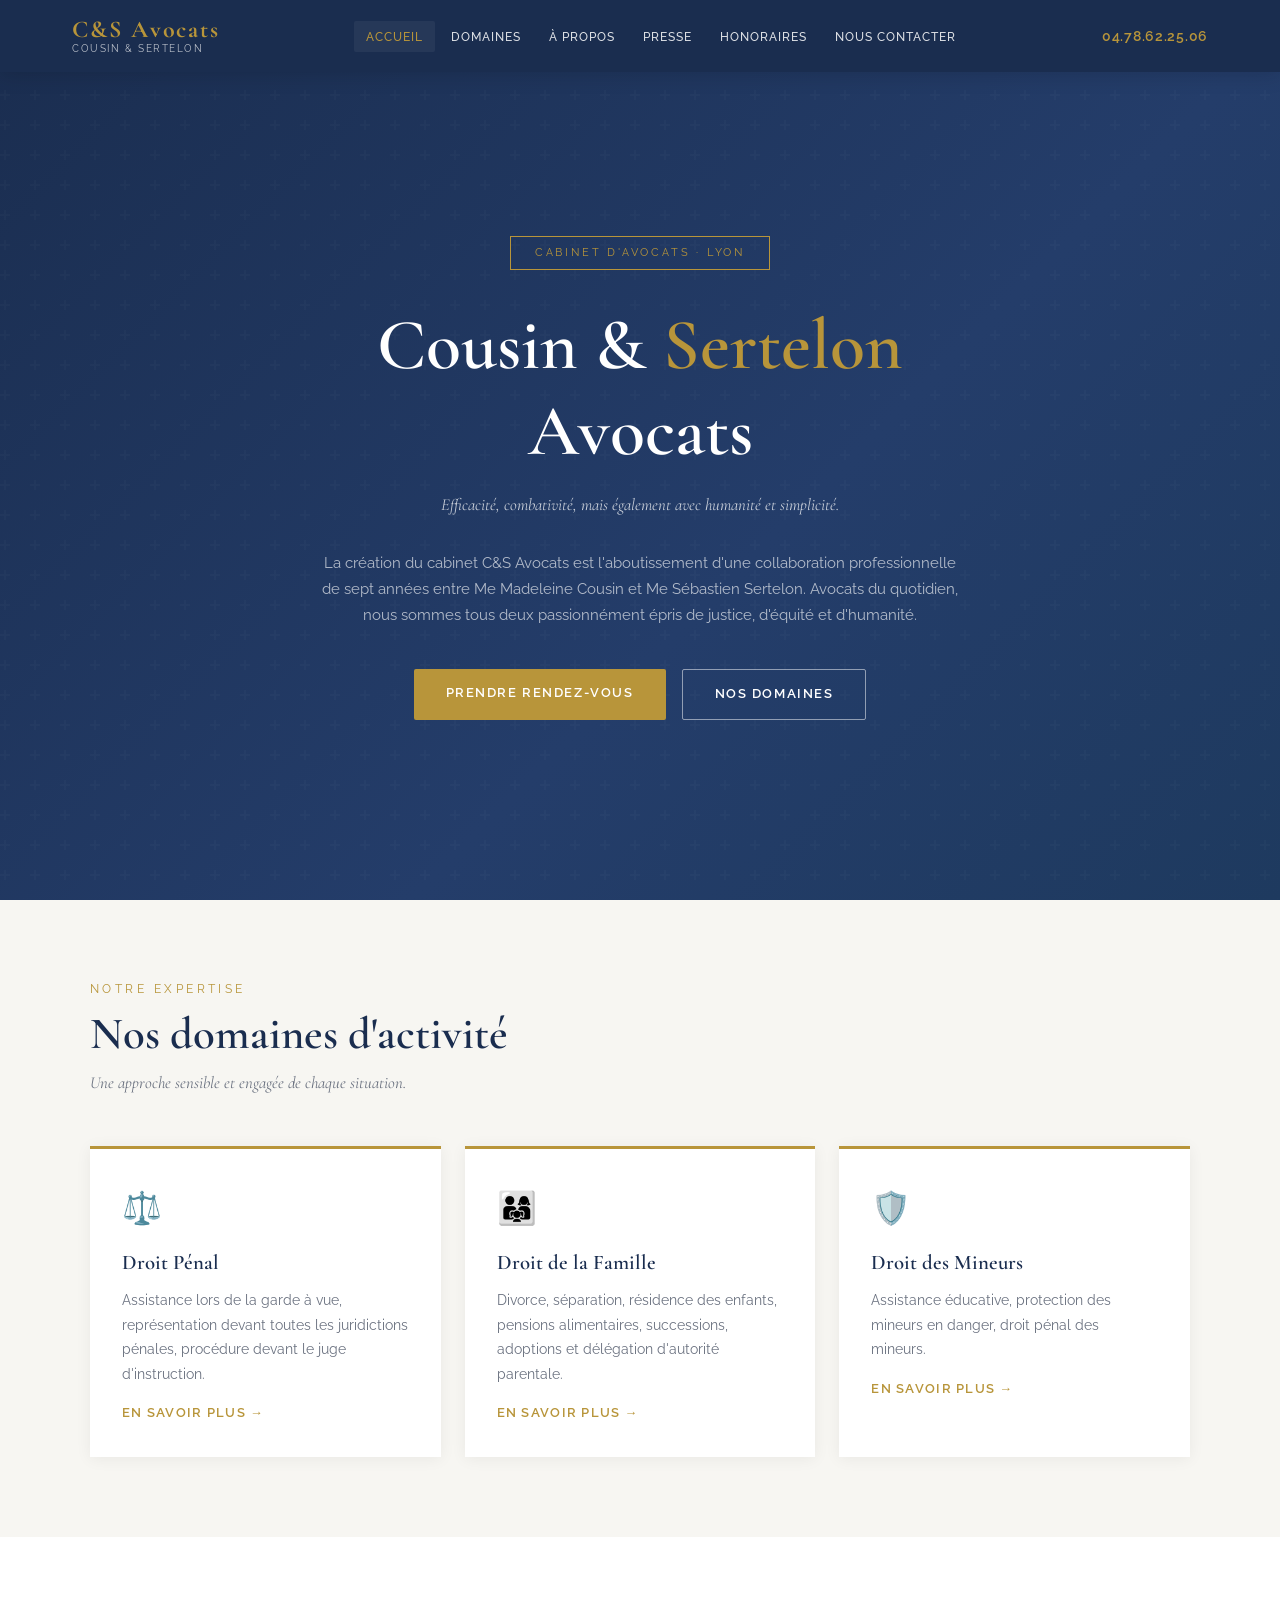
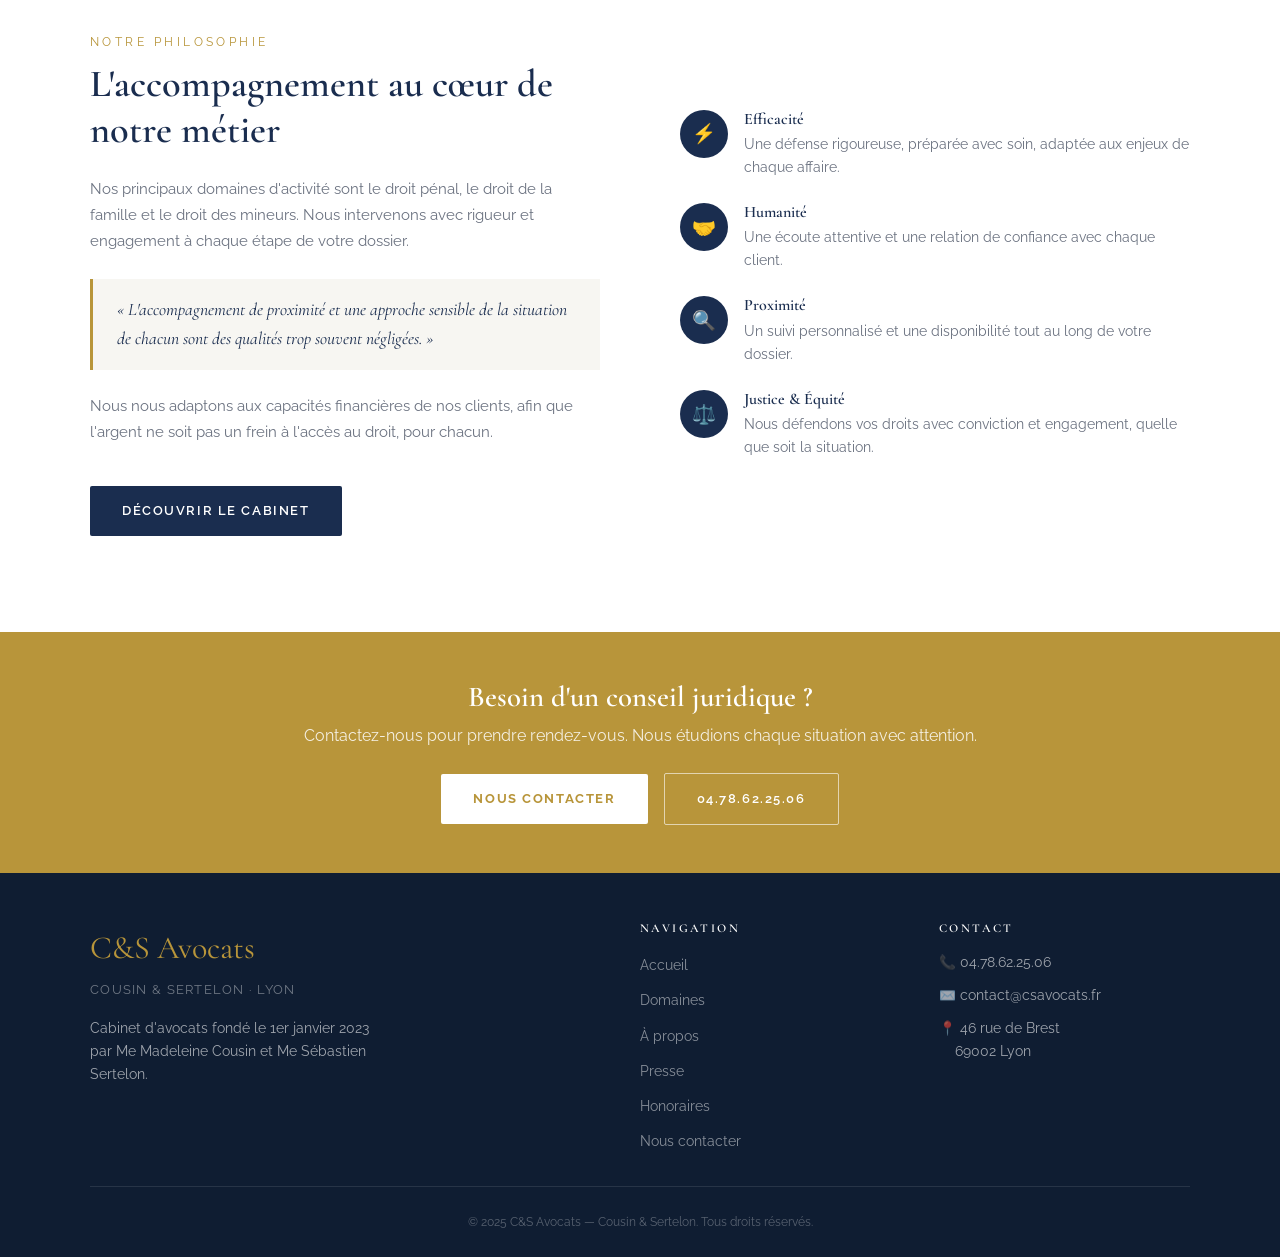
==== index.html @ 127a62af "Initial commit: site statique C&S Avocats (6 pages HTML/CSS) Co-Authored-By: Claude Sonnet 4.6 <nore" ====
<!DOCTYPE html>
<html lang="fr">
<head>
  <meta charset="UTF-8" />
  <meta name="viewport" content="width=device-width, initial-scale=1.0" />
  <title>C&S Avocats — Cousin & Sertelon — Lyon</title>
  <meta name="description" content="Cabinet d'avocats à Lyon spécialisé en droit pénal, droit de la famille et droit des mineurs. Me Madeleine Cousin et Me Sébastien Sertelon." />
  <link rel="preconnect" href="https://fonts.googleapis.com" />
  <link href="https://fonts.googleapis.com/css2?family=Cormorant+Garamond:ital,wght@0,400;0,600;1,400&family=Raleway:wght@400;500;600;700&display=swap" rel="stylesheet" />
  <link rel="stylesheet" href="style.css" />
</head>
<body>

  <!-- NAVBAR -->
  <nav class="navbar">
    <div class="navbar-inner">
      <a href="index.html" class="navbar-logo">
        <span class="abbr">C&S Avocats</span>
        <span class="fullname">Cousin &amp; Sertelon</span>
      </a>
      <ul class="navbar-links" id="navLinks">
        <li><a href="index.html" class="active">Accueil</a></li>
        <li><a href="domaines.html">Domaines</a></li>
        <li><a href="a-propos.html">À propos</a></li>
        <li><a href="presse.html">Presse</a></li>
        <li><a href="honoraires.html">Honoraires</a></li>
        <li><a href="contact.html">Nous contacter</a></li>
      </ul>
      <a href="tel:0478622506" class="navbar-phone">04.78.62.25.06</a>
      <div class="hamburger" id="hamburger" onclick="toggleMenu()">
        <span></span><span></span><span></span>
      </div>
    </div>
  </nav>

  <!-- HERO -->
  <section class="hero">
    <div class="hero-content">
      <div class="hero-badge">Cabinet d'avocats · Lyon</div>
      <h1>Cousin &amp; <span>Sertelon</span><br/>Avocats</h1>
      <p class="hero-subtitle">Efficacité, combativité, mais également avec humanité et simplicité.</p>
      <p class="hero-text">
        La création du cabinet C&amp;S Avocats est l'aboutissement d'une collaboration professionnelle
        de sept années entre Me&nbsp;Madeleine Cousin et Me&nbsp;Sébastien Sertelon.
        Avocats du quotidien, nous sommes tous deux passionnément épris de justice, d'équité et d'humanité.
      </p>
      <div class="hero-actions">
        <a href="contact.html" class="btn btn-gold">Prendre rendez-vous</a>
        <a href="domaines.html" class="btn btn-outline">Nos domaines</a>
      </div>
    </div>
  </section>

  <!-- DOMAINS STRIP -->
  <section class="domains-strip">
    <div class="section-inner">
      <span class="section-label">Notre expertise</span>
      <h2 class="section-title">Nos domaines d'activité</h2>
      <p class="section-sub">Une approche sensible et engagée de chaque situation.</p>
      <div class="domains-grid">
        <div class="domain-card">
          <div class="icon">⚖️</div>
          <h3>Droit Pénal</h3>
          <p>Assistance lors de la garde à vue, représentation devant toutes les juridictions pénales, procédure devant le juge d'instruction.</p>
          <a href="domaines.html#penal" class="card-link">En savoir plus →</a>
        </div>
        <div class="domain-card">
          <div class="icon">👨‍👩‍👧</div>
          <h3>Droit de la Famille</h3>
          <p>Divorce, séparation, résidence des enfants, pensions alimentaires, successions, adoptions et délégation d'autorité parentale.</p>
          <a href="domaines.html#famille" class="card-link">En savoir plus →</a>
        </div>
        <div class="domain-card">
          <div class="icon">🛡️</div>
          <h3>Droit des Mineurs</h3>
          <p>Assistance éducative, protection des mineurs en danger, droit pénal des mineurs.</p>
          <a href="domaines.html#mineurs" class="card-link">En savoir plus →</a>
        </div>
      </div>
    </div>
  </section>

  <!-- INTRO -->
  <section class="intro-section">
    <div class="intro-inner">
      <div class="intro-text">
        <span class="section-label">Notre philosophie</span>
        <h2>L'accompagnement au cœur de notre métier</h2>
        <p>
          Nos principaux domaines d'activité sont le droit pénal, le droit de la famille et le droit des mineurs.
          Nous intervenons avec rigueur et engagement à chaque étape de votre dossier.
        </p>
        <blockquote class="intro-quote">
          « L'accompagnement de proximité et une approche sensible de la situation de chacun
          sont des qualités trop souvent négligées. »
        </blockquote>
        <p>
          Nous nous adaptons aux capacités financières de nos clients, afin que l'argent ne soit pas
          un frein à l'accès au droit, pour chacun.
        </p>
        <a href="a-propos.html" class="btn btn-navy" style="margin-top:1.5rem">Découvrir le cabinet</a>
      </div>
      <div class="intro-values">
        <div class="value-item">
          <div class="value-icon">⚡</div>
          <div>
            <h4>Efficacité</h4>
            <p>Une défense rigoureuse, préparée avec soin, adaptée aux enjeux de chaque affaire.</p>
          </div>
        </div>
        <div class="value-item">
          <div class="value-icon">🤝</div>
          <div>
            <h4>Humanité</h4>
            <p>Une écoute attentive et une relation de confiance avec chaque client.</p>
          </div>
        </div>
        <div class="value-item">
          <div class="value-icon">🔍</div>
          <div>
            <h4>Proximité</h4>
            <p>Un suivi personnalisé et une disponibilité tout au long de votre dossier.</p>
          </div>
        </div>
        <div class="value-item">
          <div class="value-icon">⚖️</div>
          <div>
            <h4>Justice &amp; Équité</h4>
            <p>Nous défendons vos droits avec conviction et engagement, quelle que soit la situation.</p>
          </div>
        </div>
      </div>
    </div>
  </section>

  <!-- CTA BAND -->
  <section class="cta-band">
    <h2>Besoin d'un conseil juridique ?</h2>
    <p>Contactez-nous pour prendre rendez-vous. Nous étudions chaque situation avec attention.</p>
    <a href="contact.html" class="btn btn-white">Nous contacter</a>
    &nbsp;&nbsp;
    <a href="tel:0478622506" class="btn btn-outline" style="border-color:rgba(255,255,255,0.6);color:#fff;">04.78.62.25.06</a>
  </section>

  <!-- FOOTER -->
  <footer>
    <div class="footer-inner">
      <div class="footer-top">
        <div class="footer-brand">
          <span class="abbr">C&S Avocats</span>
          <span class="tagline">Cousin &amp; Sertelon · Lyon</span>
          <p>Cabinet d'avocats fondé le 1er janvier 2023 par Me Madeleine Cousin et Me Sébastien Sertelon.</p>
        </div>
        <div>
          <h4>Navigation</h4>
          <ul class="footer-links">
            <li><a href="index.html">Accueil</a></li>
            <li><a href="domaines.html">Domaines</a></li>
            <li><a href="a-propos.html">À propos</a></li>
            <li><a href="presse.html">Presse</a></li>
            <li><a href="honoraires.html">Honoraires</a></li>
            <li><a href="contact.html">Nous contacter</a></li>
          </ul>
        </div>
        <div>
          <h4>Contact</h4>
          <ul class="footer-contact-list">
            <li>📞 <a href="tel:0478622506">04.78.62.25.06</a></li>
            <li>✉️ <a href="mailto:contact@csavocats.fr">contact@csavocats.fr</a></li>
            <li>📍 46 rue de Brest<br/>&nbsp;&nbsp;&nbsp;&nbsp;69002 Lyon</li>
          </ul>
        </div>
      </div>
      <div class="footer-bottom">
        <p>&copy; 2025 C&S Avocats — Cousin &amp; Sertelon. Tous droits réservés.</p>
      </div>
    </div>
  </footer>

  <script>
    function toggleMenu() {
      document.getElementById('navLinks').classList.toggle('open');
    }
  </script>
</body>
</html>
---- style.css ----
/* ===== RESET & BASE ===== */
*, *::before, *::after { box-sizing: border-box; margin: 0; padding: 0; }

:root {
  --navy: #1a2d4f;
  --navy-light: #243d6a;
  --gold: #b8953a;
  --gold-light: #d4af6a;
  --white: #ffffff;
  --off-white: #f7f6f2;
  --gray: #6b7280;
  --light-gray: #e5e7eb;
  --text: #1f2937;
  --font-serif: 'Cormorant Garamond', Georgia, serif;
  --font-sans: 'Raleway', 'Segoe UI', sans-serif;
}

html { scroll-behavior: smooth; }

body {
  font-family: var(--font-sans);
  color: var(--text);
  background: var(--white);
  font-size: 16px;
  line-height: 1.7;
}

a { color: inherit; text-decoration: none; }
img { max-width: 100%; display: block; }

/* ===== TYPOGRAPHY ===== */
h1, h2, h3, h4 {
  font-family: var(--font-serif);
  font-weight: 600;
  line-height: 1.2;
}

/* ===== NAVBAR ===== */
.navbar {
  position: fixed;
  top: 0; left: 0; right: 0;
  z-index: 1000;
  background: var(--navy);
  box-shadow: 0 2px 20px rgba(0,0,0,0.15);
}

.navbar-inner {
  max-width: 1200px;
  margin: 0 auto;
  padding: 0 2rem;
  display: flex;
  align-items: center;
  justify-content: space-between;
  height: 72px;
}

.navbar-logo {
  display: flex;
  flex-direction: column;
  line-height: 1.1;
}

.navbar-logo .abbr {
  font-family: var(--font-serif);
  font-size: 1.5rem;
  font-weight: 700;
  color: var(--gold);
  letter-spacing: 0.08em;
}

.navbar-logo .fullname {
  font-size: 0.65rem;
  color: rgba(255,255,255,0.7);
  letter-spacing: 0.15em;
  text-transform: uppercase;
}

.navbar-links {
  display: flex;
  align-items: center;
  gap: 0.25rem;
  list-style: none;
}

.navbar-links a {
  color: rgba(255,255,255,0.85);
  font-size: 0.78rem;
  font-weight: 500;
  letter-spacing: 0.08em;
  text-transform: uppercase;
  padding: 0.5rem 0.75rem;
  border-radius: 2px;
  transition: color 0.2s, background 0.2s;
}

.navbar-links a:hover,
.navbar-links a.active {
  color: var(--gold);
  background: rgba(255,255,255,0.05);
}

.navbar-phone {
  color: var(--gold);
  font-weight: 600;
  font-size: 0.9rem;
  letter-spacing: 0.05em;
  white-space: nowrap;
}

.navbar-phone:hover { color: var(--gold-light); }

/* Hamburger */
.hamburger {
  display: none;
  flex-direction: column;
  gap: 5px;
  cursor: pointer;
  padding: 4px;
}
.hamburger span {
  display: block;
  width: 24px;
  height: 2px;
  background: var(--white);
  transition: all 0.3s;
}

/* ===== HERO ===== */
.hero {
  min-height: 100vh;
  background: linear-gradient(135deg, var(--navy) 0%, var(--navy-light) 60%, #1e3a5f 100%);
  display: flex;
  align-items: center;
  justify-content: center;
  text-align: center;
  padding: 120px 2rem 4rem;
  position: relative;
  overflow: hidden;
}

.hero::before {
  content: '';
  position: absolute;
  inset: 0;
  background: url("data:image/svg+xml,%3Csvg width='60' height='60' viewBox='0 0 60 60' xmlns='http://www.w3.org/2000/svg'%3E%3Cg fill='none' fill-rule='evenodd'%3E%3Cg fill='%23ffffff' fill-opacity='0.02'%3E%3Cpath d='M36 34v-4h-2v4h-4v2h4v4h2v-4h4v-2h-4zm0-30V0h-2v4h-4v2h4v4h2V6h4V4h-4zM6 34v-4H4v4H0v2h4v4h2v-4h4v-2H6zM6 4V0H4v4H0v2h4v4h2V6h4V4H6z'/%3E%3C/g%3E%3C/g%3E%3C/svg%3E");
}

.hero-content {
  position: relative;
  max-width: 800px;
}

.hero-badge {
  display: inline-block;
  border: 1px solid var(--gold);
  color: var(--gold);
  font-size: 0.7rem;
  letter-spacing: 0.25em;
  text-transform: uppercase;
  padding: 0.4rem 1.5rem;
  margin-bottom: 2rem;
}

.hero h1 {
  font-size: clamp(2.5rem, 6vw, 4.5rem);
  color: var(--white);
  margin-bottom: 1rem;
}

.hero h1 span { color: var(--gold); }

.hero-subtitle {
  font-size: 1.05rem;
  color: rgba(255,255,255,0.75);
  max-width: 600px;
  margin: 0 auto 2rem;
  font-style: italic;
  font-family: var(--font-serif);
}

.hero-text {
  color: rgba(255,255,255,0.65);
  max-width: 650px;
  margin: 0 auto 2.5rem;
  font-size: 0.95rem;
}

.hero-actions {
  display: flex;
  gap: 1rem;
  justify-content: center;
  flex-wrap: wrap;
}

/* ===== BUTTONS ===== */
.btn {
  display: inline-block;
  padding: 0.85rem 2rem;
  font-size: 0.82rem;
  font-weight: 600;
  letter-spacing: 0.12em;
  text-transform: uppercase;
  border-radius: 2px;
  transition: all 0.25s;
  cursor: pointer;
  border: none;
}

.btn-gold {
  background: var(--gold);
  color: var(--white);
}
.btn-gold:hover { background: var(--gold-light); transform: translateY(-2px); }

.btn-outline {
  border: 1px solid rgba(255,255,255,0.5);
  color: var(--white);
  background: transparent;
}
.btn-outline:hover { border-color: var(--gold); color: var(--gold); }

.btn-navy {
  background: var(--navy);
  color: var(--white);
}
.btn-navy:hover { background: var(--navy-light); transform: translateY(-2px); }

/* ===== DOMAINS PREVIEW (homepage) ===== */
.domains-strip {
  background: var(--off-white);
  padding: 5rem 2rem;
}

.domains-strip .section-inner {
  max-width: 1100px;
  margin: 0 auto;
}

.section-label {
  font-size: 0.72rem;
  letter-spacing: 0.3em;
  text-transform: uppercase;
  color: var(--gold);
  margin-bottom: 0.5rem;
  display: block;
}

.section-title {
  font-size: clamp(1.8rem, 4vw, 2.8rem);
  color: var(--navy);
  margin-bottom: 0.5rem;
}

.section-sub {
  color: var(--gray);
  font-style: italic;
  font-family: var(--font-serif);
  font-size: 1.05rem;
  margin-bottom: 3rem;
}

.domains-grid {
  display: grid;
  grid-template-columns: repeat(3, 1fr);
  gap: 1.5rem;
}

.domain-card {
  background: var(--white);
  border-top: 3px solid var(--gold);
  padding: 2rem;
  box-shadow: 0 2px 15px rgba(0,0,0,0.06);
  transition: transform 0.25s, box-shadow 0.25s;
}

.domain-card:hover {
  transform: translateY(-4px);
  box-shadow: 0 8px 30px rgba(0,0,0,0.1);
}

.domain-card .icon {
  font-size: 2rem;
  margin-bottom: 1rem;
}

.domain-card h3 {
  color: var(--navy);
  font-size: 1.3rem;
  margin-bottom: 0.75rem;
}

.domain-card p {
  color: var(--gray);
  font-size: 0.9rem;
}

.domain-card .card-link {
  display: inline-block;
  margin-top: 1rem;
  color: var(--gold);
  font-size: 0.8rem;
  font-weight: 600;
  letter-spacing: 0.1em;
  text-transform: uppercase;
}

/* ===== INTRO SECTION ===== */
.intro-section {
  padding: 6rem 2rem;
  background: var(--white);
}

.intro-inner {
  max-width: 1100px;
  margin: 0 auto;
  display: grid;
  grid-template-columns: 1fr 1fr;
  gap: 5rem;
  align-items: center;
}

.intro-text h2 {
  font-size: clamp(1.8rem, 3vw, 2.5rem);
  color: var(--navy);
  margin-bottom: 1.5rem;
}

.intro-text p {
  color: var(--gray);
  margin-bottom: 1rem;
  font-size: 0.95rem;
}

.intro-quote {
  border-left: 3px solid var(--gold);
  padding: 1rem 1.5rem;
  margin: 1.5rem 0;
  background: var(--off-white);
  font-family: var(--font-serif);
  font-style: italic;
  font-size: 1.1rem;
  color: var(--navy);
}

.intro-values {
  display: flex;
  flex-direction: column;
  gap: 1.5rem;
}

.value-item {
  display: flex;
  gap: 1rem;
  align-items: flex-start;
}

.value-icon {
  width: 48px;
  height: 48px;
  min-width: 48px;
  background: var(--navy);
  border-radius: 50%;
  display: flex;
  align-items: center;
  justify-content: center;
  font-size: 1.2rem;
}

.value-item h4 {
  color: var(--navy);
  margin-bottom: 0.25rem;
  font-size: 1rem;
}

.value-item p {
  font-size: 0.85rem;
  color: var(--gray);
}

/* ===== PAGE HERO (inner pages) ===== */
.page-hero {
  background: var(--navy);
  padding: 8rem 2rem 4rem;
  text-align: center;
}

.page-hero h1 {
  color: var(--white);
  font-size: clamp(2rem, 5vw, 3.5rem);
}

.page-hero .breadcrumb {
  color: var(--gold);
  font-size: 0.8rem;
  letter-spacing: 0.2em;
  text-transform: uppercase;
  margin-top: 0.75rem;
}

/* ===== SERVICES PAGE ===== */
.services-section {
  padding: 5rem 2rem;
}

.services-inner {
  max-width: 1100px;
  margin: 0 auto;
}

.service-block {
  display: grid;
  grid-template-columns: 280px 1fr;
  gap: 3rem;
  padding: 3rem 0;
  border-bottom: 1px solid var(--light-gray);
  align-items: start;
}

.service-block:last-child { border-bottom: none; }

.service-header {
  position: sticky;
  top: 100px;
}

.service-number {
  font-family: var(--font-serif);
  font-size: 4rem;
  color: var(--light-gray);
  line-height: 1;
  margin-bottom: 0.5rem;
}

.service-header h2 {
  color: var(--navy);
  font-size: 1.6rem;
  margin-bottom: 1rem;
}

.service-header .gold-bar {
  width: 40px;
  height: 3px;
  background: var(--gold);
}

.service-list {
  list-style: none;
}

.service-list li {
  padding: 0.6rem 0;
  border-bottom: 1px solid var(--off-white);
  color: var(--text);
  font-size: 0.95rem;
  display: flex;
  align-items: center;
  gap: 0.75rem;
}

.service-list li::before {
  content: '—';
  color: var(--gold);
  font-weight: bold;
}

.service-desc {
  color: var(--gray);
  font-size: 0.9rem;
  margin-bottom: 1.5rem;
  font-style: italic;
  font-family: var(--font-serif);
  font-size: 1rem;
}

/* ===== ABOUT PAGE ===== */
.about-section {
  padding: 5rem 2rem;
}

.about-inner {
  max-width: 1000px;
  margin: 0 auto;
}

.about-intro {
  text-align: center;
  max-width: 700px;
  margin: 0 auto 4rem;
}

.about-intro p {
  color: var(--gray);
  font-size: 1.05rem;
  font-style: italic;
  font-family: var(--font-serif);
}

.attorney-grid {
  display: grid;
  grid-template-columns: 1fr 1fr;
  gap: 3rem;
}

.attorney-card {
  border-top: 3px solid var(--gold);
  padding-top: 2rem;
}

.attorney-photo {
  width: 120px;
  height: 120px;
  border-radius: 50%;
  background: var(--navy);
  margin-bottom: 1.5rem;
  display: flex;
  align-items: center;
  justify-content: center;
  font-size: 2.5rem;
  color: rgba(255,255,255,0.3);
}

.attorney-card h2 {
  color: var(--navy);
  font-size: 1.6rem;
  margin-bottom: 0.25rem;
}

.attorney-title {
  color: var(--gold);
  font-size: 0.8rem;
  letter-spacing: 0.15em;
  text-transform: uppercase;
  margin-bottom: 1rem;
}

.attorney-card p {
  color: var(--gray);
  font-size: 0.92rem;
  margin-bottom: 0.75rem;
}

.partnership-section {
  background: var(--navy);
  padding: 4rem 2rem;
  text-align: center;
}

.partnership-section h2 {
  color: var(--white);
  font-size: 2rem;
  margin-bottom: 1rem;
}

.partnership-section p {
  color: rgba(255,255,255,0.7);
  max-width: 600px;
  margin: 0 auto 1.5rem;
}

/* ===== PRESS PAGE ===== */
.press-section {
  padding: 5rem 2rem;
  background: var(--off-white);
}

.press-inner {
  max-width: 900px;
  margin: 0 auto;
}

.press-grid {
  display: flex;
  flex-direction: column;
  gap: 1.5rem;
}

.press-card {
  background: var(--white);
  padding: 2rem;
  border-left: 4px solid var(--gold);
  box-shadow: 0 2px 10px rgba(0,0,0,0.05);
}

.press-card h3 {
  color: var(--navy);
  font-size: 1.2rem;
  margin-bottom: 0.5rem;
  font-family: var(--font-serif);
}

.press-card p {
  color: var(--gray);
  font-size: 0.9rem;
}

.press-note {
  text-align: center;
  margin-top: 2.5rem;
  color: var(--gray);
  font-size: 0.85rem;
  font-style: italic;
}

/* ===== PRICING PAGE ===== */
.pricing-section {
  padding: 5rem 2rem;
}

.pricing-inner {
  max-width: 900px;
  margin: 0 auto;
}

.pricing-intro {
  text-align: center;
  margin-bottom: 3rem;
}

.pricing-intro p {
  color: var(--gray);
  font-size: 1.05rem;
  max-width: 650px;
  margin: 0 auto;
}

.pricing-cards {
  display: grid;
  grid-template-columns: 1fr 1fr;
  gap: 2rem;
  margin-bottom: 3rem;
}

.pricing-card {
  border: 1px solid var(--light-gray);
  padding: 2.5rem;
  text-align: center;
  position: relative;
}

.pricing-card.featured {
  border-color: var(--gold);
  border-width: 2px;
}

.pricing-card h3 {
  color: var(--navy);
  font-size: 1.4rem;
  margin-bottom: 1rem;
}

.pricing-card p {
  color: var(--gray);
  font-size: 0.9rem;
  margin-bottom: 1.5rem;
}

.pricing-card .icon { font-size: 2.5rem; margin-bottom: 1rem; }

.pricing-block {
  background: var(--off-white);
  padding: 2.5rem;
  margin-bottom: 2rem;
}

.pricing-block h3 {
  color: var(--navy);
  font-size: 1.2rem;
  margin-bottom: 0.75rem;
}

.pricing-block p {
  color: var(--gray);
  font-size: 0.92rem;
}

.pricing-aj {
  border-top: 3px solid var(--gold);
  background: var(--navy);
  color: var(--white);
  padding: 2.5rem;
  text-align: center;
}

.pricing-aj h3 {
  color: var(--gold);
  font-size: 1.3rem;
  margin-bottom: 0.75rem;
}

.pricing-aj p { color: rgba(255,255,255,0.8); font-size: 0.9rem; }

/* ===== CONTACT PAGE ===== */
.contact-section {
  padding: 5rem 2rem;
}

.contact-inner {
  max-width: 1100px;
  margin: 0 auto;
  display: grid;
  grid-template-columns: 1fr 1.4fr;
  gap: 4rem;
  align-items: start;
}

.contact-info h2 {
  color: var(--navy);
  font-size: 1.8rem;
  margin-bottom: 2rem;
}

.contact-item {
  display: flex;
  gap: 1rem;
  align-items: flex-start;
  margin-bottom: 1.5rem;
}

.contact-item .ci-icon {
  width: 42px;
  height: 42px;
  min-width: 42px;
  background: var(--navy);
  border-radius: 50%;
  display: flex;
  align-items: center;
  justify-content: center;
  font-size: 1rem;
}

.contact-item h4 {
  color: var(--navy);
  font-size: 0.8rem;
  letter-spacing: 0.1em;
  text-transform: uppercase;
  margin-bottom: 0.2rem;
}

.contact-item p, .contact-item a {
  color: var(--gray);
  font-size: 0.95rem;
}

.contact-item a:hover { color: var(--gold); }

/* Form */
.contact-form-wrap h2 {
  color: var(--navy);
  font-size: 1.8rem;
  margin-bottom: 2rem;
}

.form-group {
  margin-bottom: 1.25rem;
}

.form-row {
  display: grid;
  grid-template-columns: 1fr 1fr;
  gap: 1rem;
}

.form-group label {
  display: block;
  font-size: 0.78rem;
  font-weight: 600;
  letter-spacing: 0.1em;
  text-transform: uppercase;
  color: var(--navy);
  margin-bottom: 0.4rem;
}

.form-group input,
.form-group textarea,
.form-group select {
  width: 100%;
  padding: 0.75rem 1rem;
  border: 1px solid var(--light-gray);
  background: var(--off-white);
  font-family: var(--font-sans);
  font-size: 0.92rem;
  color: var(--text);
  outline: none;
  transition: border-color 0.2s;
  border-radius: 0;
  appearance: none;
}

.form-group input:focus,
.form-group textarea:focus {
  border-color: var(--gold);
  background: var(--white);
}

.form-group textarea { height: 130px; resize: vertical; }

.form-note {
  font-size: 0.78rem;
  color: var(--gray);
  margin-top: 0.75rem;
  font-style: italic;
}

/* Map placeholder */
.map-section {
  background: var(--navy);
  height: 300px;
  display: flex;
  align-items: center;
  justify-content: center;
  flex-direction: column;
  gap: 0.5rem;
}

.map-section p {
  color: rgba(255,255,255,0.6);
  font-size: 0.9rem;
}

.map-section .addr {
  color: var(--gold);
  font-family: var(--font-serif);
  font-size: 1.2rem;
}

/* ===== CTA BAND ===== */
.cta-band {
  background: var(--gold);
  padding: 3rem 2rem;
  text-align: center;
}

.cta-band h2 {
  color: var(--white);
  font-size: 1.8rem;
  margin-bottom: 0.5rem;
}

.cta-band p {
  color: rgba(255,255,255,0.85);
  margin-bottom: 1.5rem;
}

.cta-band .btn-white {
  background: var(--white);
  color: var(--gold);
  font-weight: 700;
}

.cta-band .btn-white:hover { transform: translateY(-2px); }

/* ===== FOOTER ===== */
footer {
  background: #0f1d32;
  color: rgba(255,255,255,0.6);
  padding: 3rem 2rem 1.5rem;
}

.footer-inner {
  max-width: 1100px;
  margin: 0 auto;
}

.footer-top {
  display: grid;
  grid-template-columns: 2fr 1fr 1fr;
  gap: 3rem;
  padding-bottom: 2rem;
  border-bottom: 1px solid rgba(255,255,255,0.1);
  margin-bottom: 1.5rem;
}

.footer-brand .abbr {
  font-family: var(--font-serif);
  font-size: 2rem;
  color: var(--gold);
  display: block;
  margin-bottom: 0.25rem;
}

.footer-brand .tagline {
  font-size: 0.8rem;
  letter-spacing: 0.1em;
  color: rgba(255,255,255,0.4);
  text-transform: uppercase;
  display: block;
  margin-bottom: 1rem;
}

.footer-brand p { font-size: 0.85rem; max-width: 280px; }

footer h4 {
  color: var(--white);
  font-size: 0.75rem;
  letter-spacing: 0.2em;
  text-transform: uppercase;
  margin-bottom: 1rem;
}

.footer-links {
  list-style: none;
  display: flex;
  flex-direction: column;
  gap: 0.5rem;
}

.footer-links a {
  font-size: 0.85rem;
  color: rgba(255,255,255,0.5);
  transition: color 0.2s;
}

.footer-links a:hover { color: var(--gold); }

.footer-contact-list {
  list-style: none;
  display: flex;
  flex-direction: column;
  gap: 0.6rem;
  font-size: 0.85rem;
}

.footer-bottom {
  text-align: center;
  font-size: 0.78rem;
  color: rgba(255,255,255,0.3);
}

/* ===== RESPONSIVE ===== */
@media (max-width: 900px) {
  .domains-grid { grid-template-columns: 1fr 1fr; }
  .intro-inner { grid-template-columns: 1fr; gap: 2.5rem; }
  .service-block { grid-template-columns: 1fr; }
  .service-header { position: static; }
  .attorney-grid { grid-template-columns: 1fr; }
  .pricing-cards { grid-template-columns: 1fr; }
  .contact-inner { grid-template-columns: 1fr; }
  .footer-top { grid-template-columns: 1fr 1fr; }
}

@media (max-width: 640px) {
  .navbar-links { display: none; }
  .navbar-links.open {
    display: flex;
    flex-direction: column;
    position: absolute;
    top: 72px; left: 0; right: 0;
    background: var(--navy);
    padding: 1rem 2rem 2rem;
    gap: 0.5rem;
    box-shadow: 0 10px 30px rgba(0,0,0,0.2);
  }
  .hamburger { display: flex; }
  .navbar-phone { display: none; }
  .domains-grid { grid-template-columns: 1fr; }
  .form-row { grid-template-columns: 1fr; }
  .footer-top { grid-template-columns: 1fr; }
}
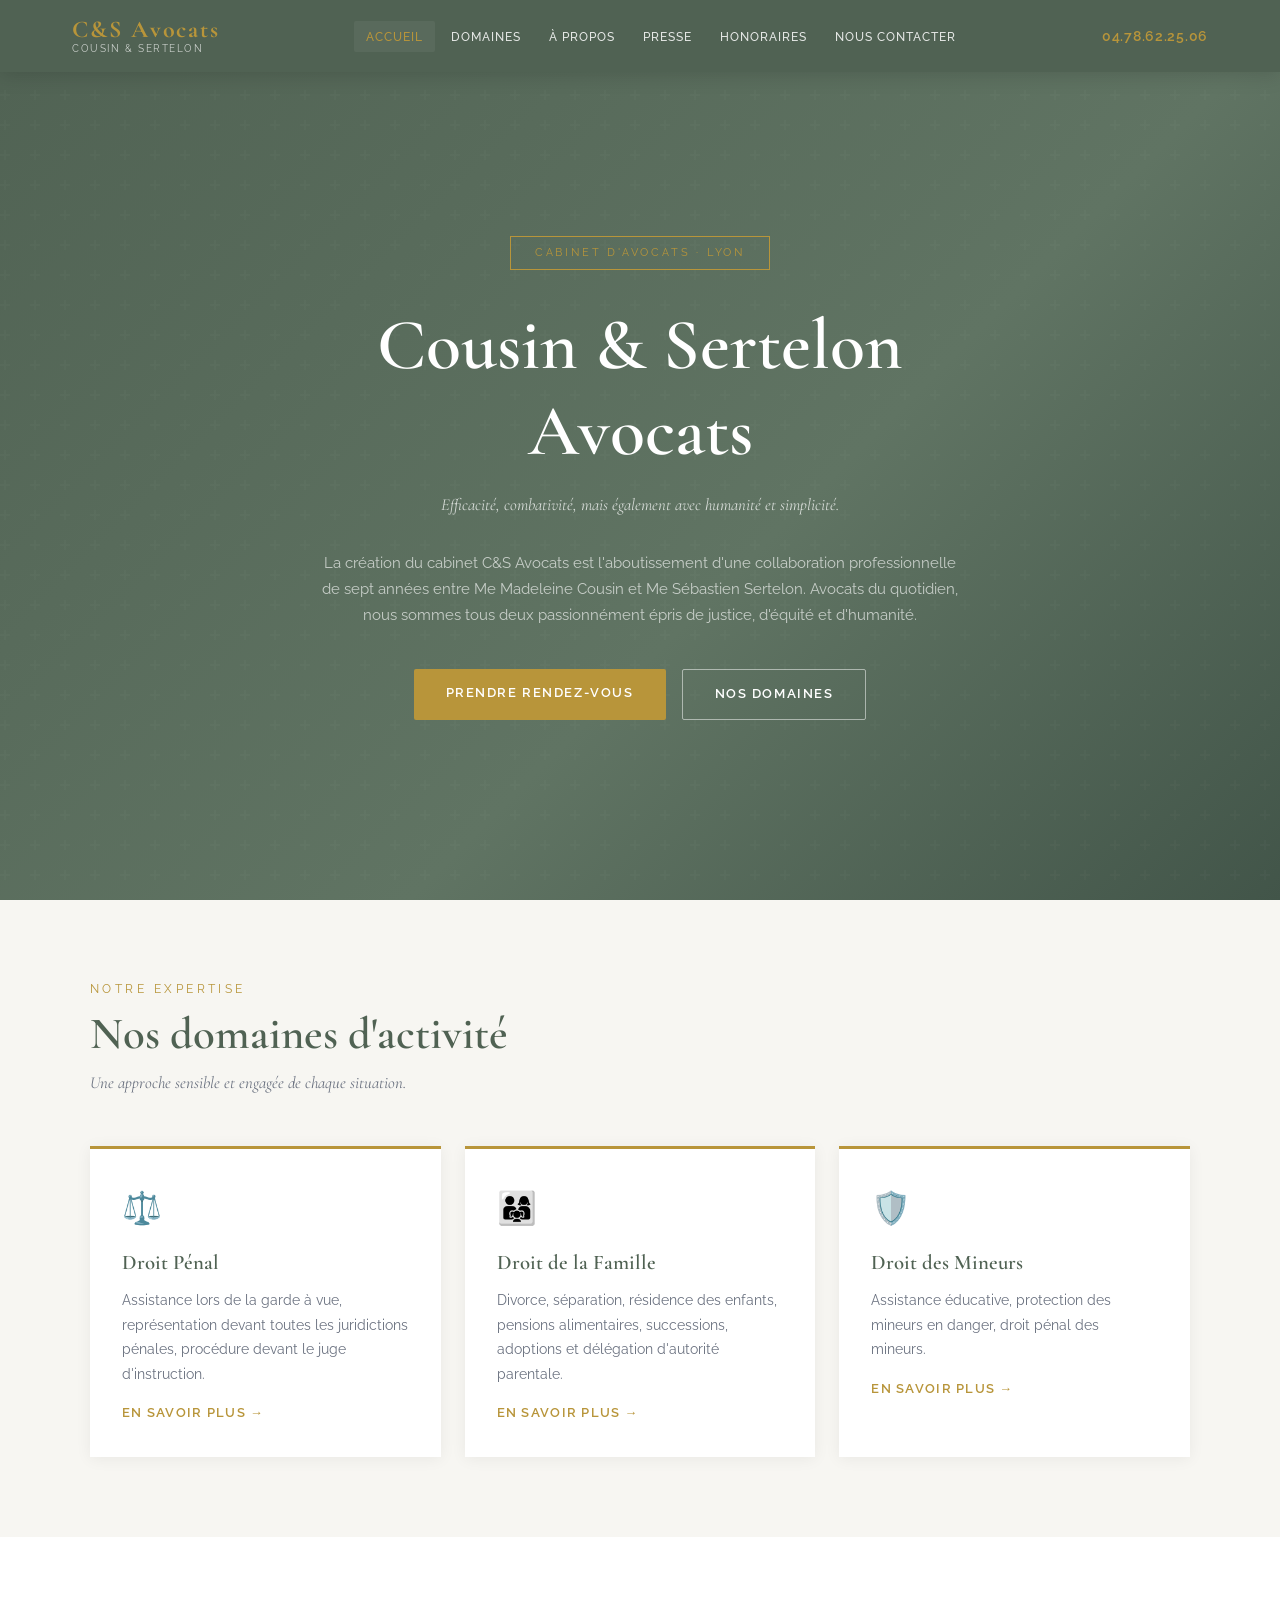
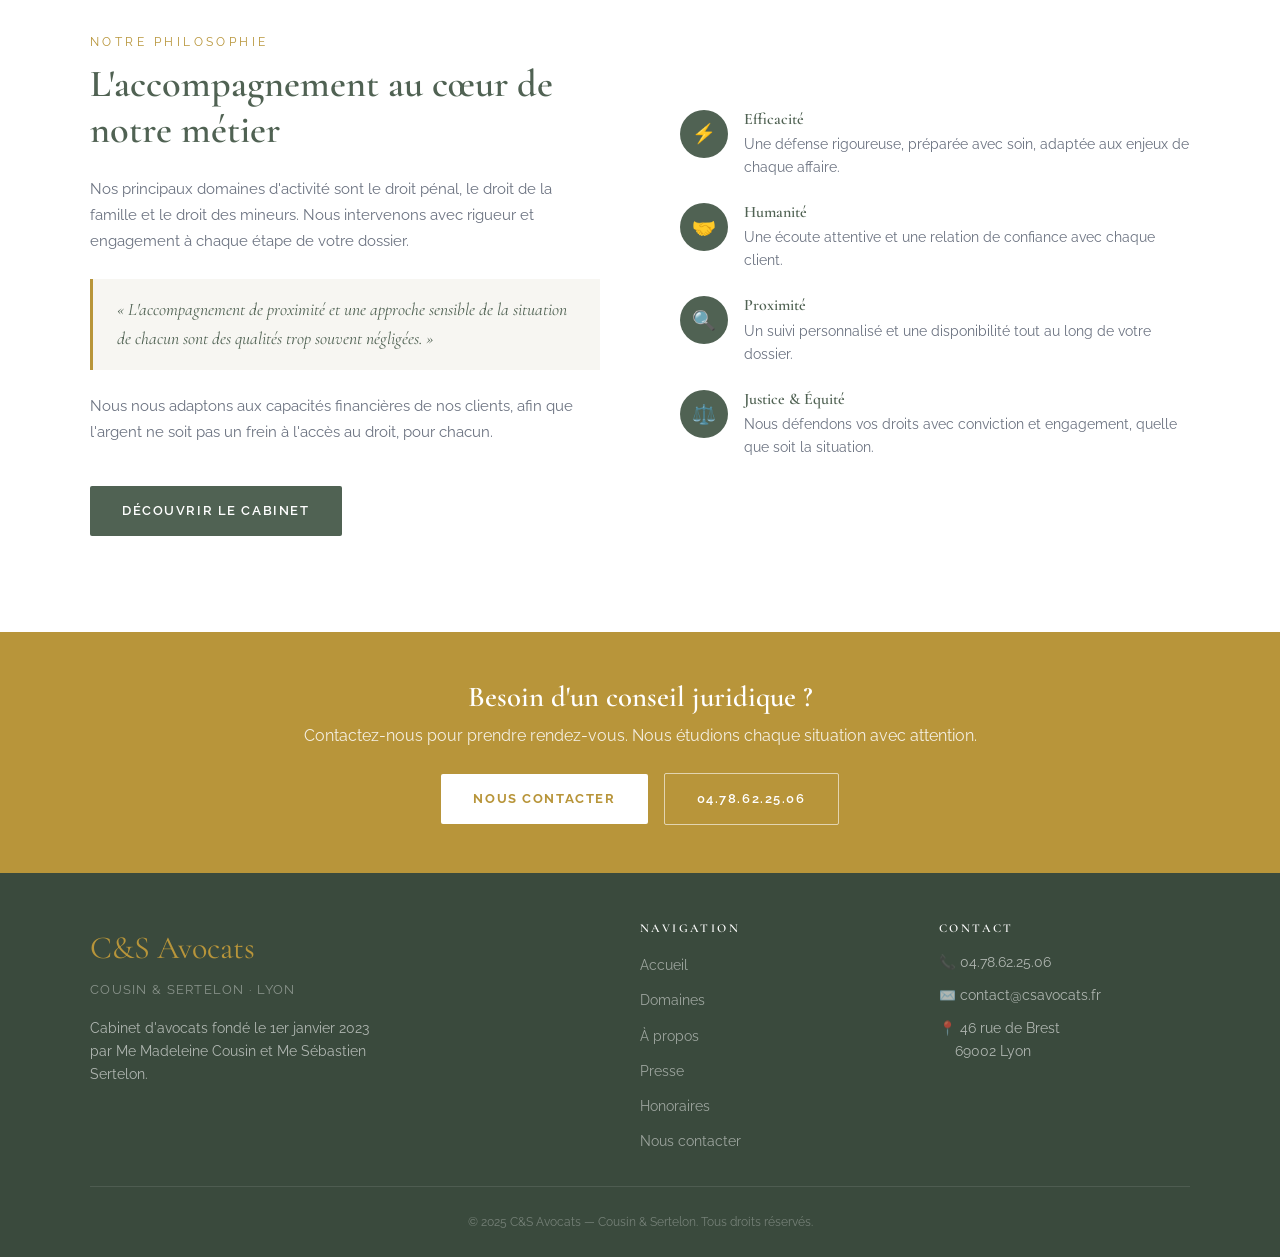
==== commit 4dab61b0: "Homogénéisation typographie : Cousin & Sertelon en blanc uniforme Co-Authored-By: Claude Sonnet 4.6 " ====
--- a/index.html
+++ b/index.html
@@ -37,7 +37,7 @@
   <section class="hero">
     <div class="hero-content">
       <div class="hero-badge">Cabinet d'avocats · Lyon</div>
-      <h1>Cousin &amp; <span>Sertelon</span><br/>Avocats</h1>
+      <h1>Cousin &amp; Sertelon<br/>Avocats</h1>
       <p class="hero-subtitle">Efficacité, combativité, mais également avec humanité et simplicité.</p>
       <p class="hero-text">
         La création du cabinet C&amp;S Avocats est l'aboutissement d'une collaboration professionnelle
--- a/style.css
+++ b/style.css
@@ -2,8 +2,8 @@
 *, *::before, *::after { box-sizing: border-box; margin: 0; padding: 0; }
 
 :root {
-  --navy: #1a2d4f;
-  --navy-light: #243d6a;
+  --navy: #506253;
+  --navy-light: #607463;
   --gold: #b8953a;
   --gold-light: #d4af6a;
   --white: #ffffff;
@@ -128,7 +128,7 @@
 /* ===== HERO ===== */
 .hero {
   min-height: 100vh;
-  background: linear-gradient(135deg, var(--navy) 0%, var(--navy-light) 60%, #1e3a5f 100%);
+  background: linear-gradient(135deg, var(--navy) 0%, var(--navy-light) 60%, #425549 100%);
   display: flex;
   align-items: center;
   justify-content: center;
@@ -507,16 +507,15 @@
 }
 
 .attorney-photo {
-  width: 120px;
-  height: 120px;
-  border-radius: 50%;
-  background: var(--navy);
   margin-bottom: 1.5rem;
-  display: flex;
-  align-items: center;
-  justify-content: center;
-  font-size: 2.5rem;
-  color: rgba(255,255,255,0.3);
+  text-align: center;
+}
+.attorney-photo img {
+  height: 380px;
+  width: 100%;
+  object-fit: contain;
+  object-position: center top;
+  display: block;
 }
 
 .attorney-card h2 {
@@ -587,6 +586,25 @@
   margin-bottom: 0.5rem;
   font-family: var(--font-serif);
 }
+.press-article-link {
+  display: inline-block;
+  margin-top: 0.75rem;
+  margin-right: 0.5rem;
+  padding: 0.3rem 0.75rem;
+  font-size: 0.75rem;
+  font-family: var(--font-sans);
+  font-weight: 600;
+  letter-spacing: 0.05em;
+  text-transform: uppercase;
+  color: var(--gold);
+  border: 1px solid var(--gold);
+  text-decoration: none;
+  transition: background 0.2s, color 0.2s;
+}
+.press-article-link:hover {
+  background: var(--gold);
+  color: var(--white);
+}
 
 .press-card p {
   color: var(--gray);
@@ -612,15 +630,15 @@
 }
 
 .pricing-intro {
-  text-align: center;
-  margin-bottom: 3rem;
+  max-width: 700px;
+  margin: 0 auto 3rem;
 }
 
 .pricing-intro p {
-  color: var(--gray);
+  color: var(--text);
   font-size: 1.05rem;
-  max-width: 650px;
-  margin: 0 auto;
+  margin-bottom: 1.25rem;
+  line-height: 1.8;
 }
 
 .pricing-cards {
@@ -851,7 +869,7 @@
 
 /* ===== FOOTER ===== */
 footer {
-  background: #0f1d32;
+  background: #3a4a3d;
   color: rgba(255,255,255,0.6);
   padding: 3rem 2rem 1.5rem;
 }
